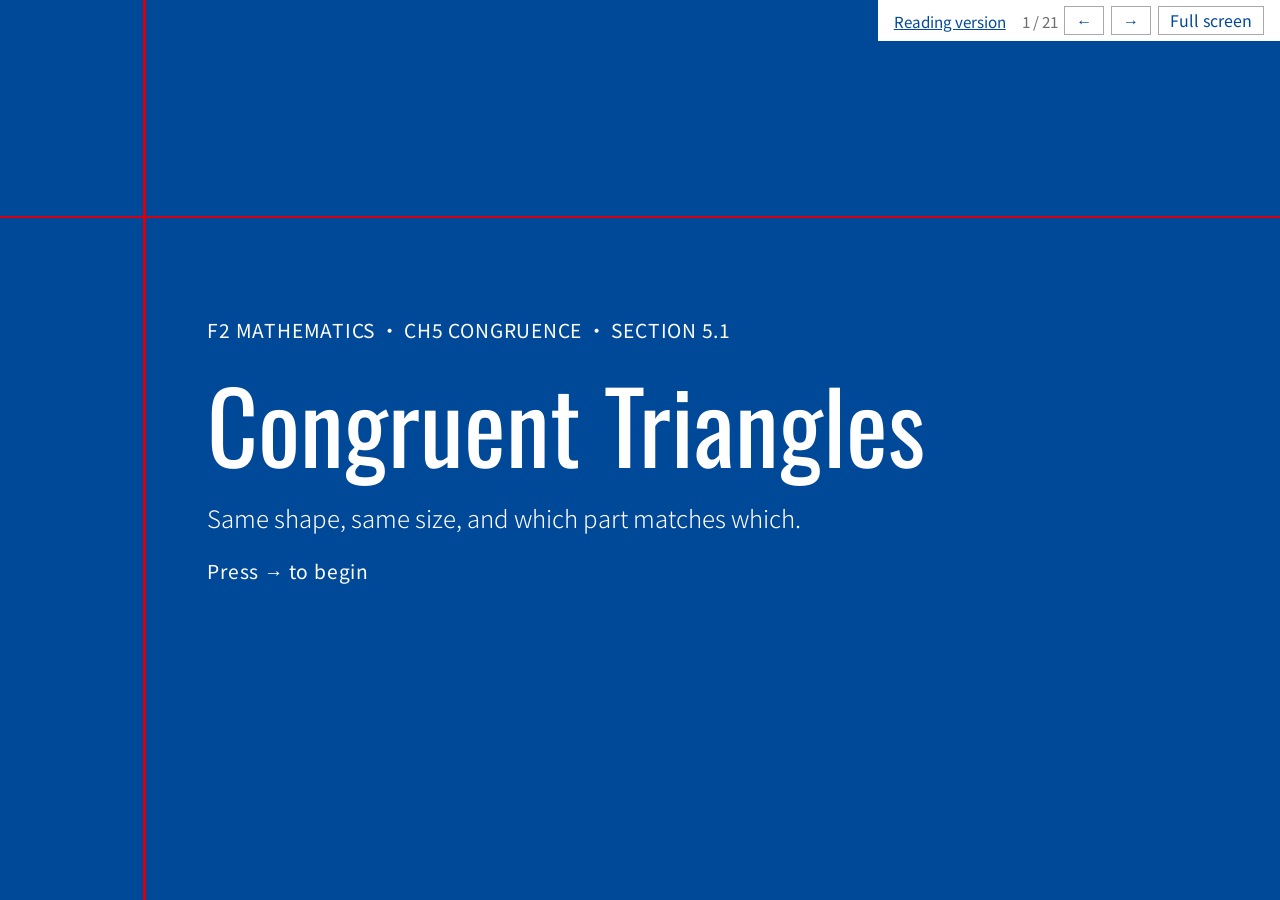
==== s51-live.html @ 0551d2b9 "Add 5.1 live lesson; match proof-line colours; fix 5.1 random labels - s51-live.html + live/: a full" ====
<!doctype html>
<html lang="en">
<head>
<meta charset="utf-8">
<meta name="viewport" content="width=device-width, initial-scale=1">
<title>5.1 Congruent Triangles Live</title>
<meta name="description" content="Live version of F2 Ch5 section 5.1, for teaching from the front of the room.">
<meta name="referrer" content="no-referrer">
<link rel="icon" href="favicon.svg" type="image/svg+xml">
<!-- everything is served from this site: no third-party requests -->
<link rel="stylesheet" href="css/fonts.css">
<link rel="stylesheet" href="vendor/katex/katex.min.css">
<link rel="stylesheet" href="live/live.css">
<style>
/* Styles for this lesson only. Shared styles live in live/live.css. */
:root {
  --gold: #b96e2b; --rule-grey: #808285; --blue-tint: #eef3fa; --blue-tint-2: #dbe6f4;
  /* corresponding-part colours, as on the reading site: lines and fills only, never text */
  --c1: var(--blue); --c2: var(--red); --c3: var(--gold);
  --font-body: var(--font-sans);
}
.katex { font-size: 1.08em; }
.nobr { white-space: nowrap; }
.foot .where { font-size: 1rem; font-weight: 400; color: var(--ink-muted); letter-spacing: .04em; white-space: nowrap; }

/* Figures drawn by the site's own figure engine (js/geom.js) */
.fig { display: block; width: 100%; height: auto; margin: 0 auto; max-width: none !important; }
.fig .seg { stroke: var(--ink); stroke-width: 1.6; fill: none; stroke-linecap: round; }
.fig .poly-fill { fill: none; }
.fig .lbl { font-family: "Times New Roman", Times, serif; font-style: italic; font-size: 15px; fill: var(--ink); text-anchor: middle; dominant-baseline: central; }
.fig .txt { font-family: var(--font-sans); font-weight: 400; font-size: 12px; fill: var(--ink); text-anchor: middle; dominant-baseline: central; }
.fig .txt.var { font-family: "Times New Roman", Times, serif; font-style: italic; font-size: 14px; }
.fig .mark { fill: none; stroke-width: 1.5; }
.fig .dot { fill: var(--ink); }
.fig .hl { opacity: .28; }
.fig .hl-line { stroke-width: 10; stroke-linecap: round; fill: none; }
.fig g.tri-g { transition: transform 1s var(--ease); }
.split-fig .lbl.own, .split-fig .lbl.joined { transition: opacity .4s; }
.split-fig .lbl.own { opacity: 0; }
.split-fig.apart .lbl.own { opacity: 1; transition-delay: .5s; }
.split-fig.apart .lbl.joined { opacity: 0; }
.figbox { min-width: 0; }
.figbox .fig { max-height: 58vh; }
.figbox.small .fig { max-height: 40vh; }
.layer { display: grid; }
.layer > * { grid-area: 1 / 1; }
.modes > [data-layer] { opacity: 0; transition: opacity .6s var(--ease); }
.modes[data-mode="0"] > [data-layer="0"], .modes[data-mode="1"] > [data-layer="1"],
.modes[data-mode="2"] > [data-layer="2"], .modes[data-mode="3"] > [data-layer="3"] { opacity: 1; }
.modes .fig .hl { opacity: .34; }
.modes .fig .hl-line { stroke-width: 9; }

/* Two columns: figure and words */
.pair { display: grid; grid-template-columns: minmax(0, 1fr) minmax(0, 1fr); gap: 3.5rem; align-items: center; }
.pair.wide-fig { grid-template-columns: minmax(0, 1.15fr) minmax(0, 1fr); }
.pair.wide-proof { grid-template-columns: minmax(0, .8fr) minmax(0, 1.2fr); }
.tight .proof-group { font-size: 1.25rem; }
.tight table.proof td { padding-top: .1rem; padding-bottom: .1rem; }
.tight .figbox .fig { max-height: 40vh; }
.tight .stack { gap: .8rem; }
#fit0Svg { max-height: 34vh; }
#fitSvg { max-height: 44vh; }
#orderSvg { max-height: 36vh; }
.q { font-size: 1.75rem; line-height: 1.4; margin: 0; }
.stack { display: flex; flex-direction: column; gap: 1.2rem; }
.rows .row:first-child { border-top: 0.07rem solid var(--frame); }

/* Proof lines (built by the site's proofTable, so the equals signs align as on the reading site) */
.proof-group { font-size: 1.45rem; }
table.proof { border-collapse: collapse; width: auto; font-size: inherit; font-variant-numeric: normal; }
table.proof td { padding: .2rem .5rem; border: 0; text-align: left; vertical-align: middle; }
table.proof td.s { white-space: nowrap; }
table.proof td.s-l { text-align: right; padding-right: 0; }
table.proof td.s-r { padding-left: .28em; }
table.proof td.r { border-left: 0.07rem solid var(--ink); font-size: 1.15rem; font-weight: 400; min-width: 10em; padding-left: .9rem; white-space: nowrap; }
table.proof tr.text td { padding-top: .7rem; font-weight: 400; }
table.proof tr[data-step] { transform: none; }
/* the current line: a light tint of its highlight colour (each is the pair colour at 20% on white) */
table.proof tr.now td { background: #ececed; }
table.proof tr.now[data-c="1"] td { background: #ccdaeb; }
table.proof tr.now[data-c="2"] td { background: #f7cccf; }
table.proof tr.now[data-c="3"] td { background: #f1e2d5; }

/* Answer blanks and option buttons */
.blank { display: inline-block; width: 4.2em; border-bottom: 0.1rem solid var(--ink); margin: 0 .2em; vertical-align: -0.2em; }
.fills { display: grid; grid-template-columns: repeat(3, auto); gap: .6rem 2.4rem; justify-content: start; font-size: 1.6rem; margin-top: .6rem; }
.btn .opt { font-family: var(--font-display); margin-right: .6rem; }
.choice.opts .btn { font-size: 1.4rem; padding: .4rem 1.1rem; }

/* Blue answer scenes */
.answers { display: grid; grid-template-columns: repeat(3, auto); gap: 1.1rem 4rem; justify-content: start; font-size: 2.6rem; }
.answers.two-col { grid-template-columns: repeat(2, auto); }
.blue .note { border-top-color: var(--white); }
.blue .rule { border-top: 0.14rem solid var(--red); padding-top: 1rem; }

/* Animated drawings */
.status { height: 1.6em; margin: .3rem 0 0; font-weight: 400; color: var(--blue); font-size: 1.5rem; }
#fitSvg text, #fit0Svg text { font-family: "Times New Roman", Times, serif; font-style: italic; font-size: 32px; text-anchor: middle; dominant-baseline: central; }
#orderSvg text { font-family: "Times New Roman", Times, serif; text-anchor: middle; }
#orderSvg .it { font-style: italic; }
.lines3 { display: grid; grid-template-columns: repeat(3, 1fr); gap: 2.5rem; }
.lines3 .cap { font-size: 1.6rem; color: var(--ink); text-align: center; margin-top: .4rem; }
.rules { display: flex; flex-direction: column; gap: 1.6rem; }
.rules .r1 { display: grid; grid-template-columns: 4rem 1fr; gap: 1.5rem; align-items: baseline; border-top: 0.07rem solid var(--frame); padding-top: 1rem; }
.rules .n { font-family: var(--font-display); font-size: 3rem; color: var(--blue); line-height: 1; }
.rules p { margin: 0; font-size: 2.1rem; line-height: 1.3; }
.rules .sub { font-size: 1.35rem; color: var(--ink-muted); margin-top: .3rem; }
</style>
</head>
<!-- data-reading links back to the reading version (the 5.1 page of the self-study site). -->
<body data-reading="index.html#/s/5.1">

<!-- 1 Title -->
<section class="scene blue title">
  <span class="cross-v"></span><span class="cross-h"></span>
  <div class="body">
    <p class="kicker in" style="--i:5">F2 MATHEMATICS · CH5 CONGRUENCE · SECTION 5.1</p>
    <h1 class="display huge in" style="--i:7">Congruent Triangles</h1>
    <p class="in" style="--i:9">Same shape, same size, and which part matches which.</p>
    <p class="kicker in" style="--i:14">Press → to begin</p>
  </div>
  <div class="foot bare"><h2></h2></div>
</section>

<!-- 2 Problem: which one fits? (prediction; the answer is on the next scene) -->
<section class="scene">
  <div class="body">
    <p class="in" style="--i:1">Three triangles. You may slide, turn or flip the blue ones, but not stretch them.</p>
    <div class="in" style="--i:2"><svg id="fit0Svg" viewBox="0 0 1000 440" role="img" aria-label="Triangle ABC in black, a larger triangle XYZ that is turned, and triangle PQR that is turned and flipped"></svg></div>
    <p class="display big blue-text" data-step="1">Which blue triangle can fit exactly on $\triangle ABC$?</p>
    <div class="btns choice" data-step="1"><button class="btn">$\triangle XYZ$</button><button class="btn">$\triangle PQR$</button><button class="btn">Both</button><button class="btn">Neither</button></div>
    <p class="note" data-step="2">The next screen tries both. Has everyone chosen?</p>
  </div>
  <div class="foot"><span class="where">F2 Ch5 Congruence</span><h2>5.1 | Do they fit?</h2></div>
</section>

<!-- 3 Reveal: the animation tries both -->
<section class="scene" data-enter="fit">
  <div class="body">
    <div class="in" style="--i:1"><svg id="fitSvg" viewBox="0 0 1000 440" role="img" aria-label="Triangle XYZ is moved onto ABC and is too big; triangle PQR is slid, turned and flipped and fits exactly"></svg></div>
    <div class="btns in" style="--i:2"><button class="btn" onclick="Live.replay('fit')">Play again</button><p class="status" id="fitStatus"></p></div>
    <p class="display big blue-text" data-step="1">$\triangle ABC \cong \triangle PQR$</p>
    <p data-step="1">$A \leftrightarrow P$, &nbsp;$B \leftrightarrow Q$, &nbsp;$C \leftrightarrow R$. Matching sides are drawn in the same colour.</p>
  </div>
  <div class="foot"><span class="where">F2 Ch5 Congruence</span><h2>5.1 | Do they fit?</h2></div>
</section>

<!-- 4 Statement: what congruent means -->
<section class="scene">
  <div class="body">
    <p class="display big blue-text narrow in" style="--i:1">Congruent means the same shape and the same size.</p>
    <p data-step="1">One figure can be slid, turned or flipped so that it fits <strong>exactly</strong> on the other.</p>
    <p data-step="2">We write $\cong$ and read it "is congruent to". Same shape but a different size is <strong>not</strong> congruent.</p>
  </div>
  <div class="foot"><span class="where">F2 Ch5 Congruence</span><h2>5.1 | Congruent</h2></div>
</section>

<!-- 5 Definition: three sides and three angles -->
<section class="scene">
  <div class="body">
    <div class="pair">
      <!-- One layer per step: plain, sides lit, angles lit, all marks. The step shown picks the layer. -->
      <div class="figbox layer modes in" style="--i:1" id="defFig" data-mode="0">
        <div data-layer="0"></div><div data-layer="1"></div><div data-layer="2"></div><div data-layer="3"></div>
      </div>
      <div class="stack">
        <p class="q in" style="--i:2">Two triangles are congruent if</p>
        <p class="q" data-step="1" data-mode-step="1">1. the three pairs of <strong>corresponding sides</strong> are equal, and</p>
        <p class="q" data-step="2" data-mode-step="2">2. the three pairs of <strong>corresponding angles</strong> are equal.</p>
        <p class="note" data-step="3" data-mode-step="3">Same marks show corresponding parts. If any one pair is not equal, the triangles are not congruent.</p>
      </div>
    </div>
  </div>
  <div class="foot"><span class="where">F2 Ch5 Congruence</span><h2>5.1 | Definition</h2></div>
</section>

<!-- 6 The order of the letters (animation) -->
<section class="scene" data-enter="order">
  <div class="body">
    <p class="in" style="--i:1">The order of the letters tells you which vertex matches which.</p>
    <div class="in" style="--i:2"><svg id="orderSvg" viewBox="0 0 1000 300" role="img" aria-label="The statement triangle ABC is congruent to triangle XYZ; the pairs A and X, B and Y, C and Z move out of it in turn"></svg></div>
    <div class="btns in" style="--i:3"><button class="btn" onclick="Live.replay('order')">Play again</button></div>
    <p data-step="1">1st letter ↔ 1st letter, 2nd ↔ 2nd, 3rd ↔ 3rd. These are <strong>corresponding vertices</strong>.</p>
    <p data-step="2">So $\triangle ABC \cong \triangle XZY$ is a different statement: there, $B \leftrightarrow Z$ and $C \leftrightarrow Y$.</p>
  </div>
  <div class="foot"><span class="where">F2 Ch5 Congruence</span><h2>5.1 | Reading the statement</h2></div>
</section>

<!-- 7 Properties and their reasons -->
<section class="scene">
  <div class="body">
    <p class="display big blue-text in" style="--i:1">If $\triangle ABC \cong \triangle XYZ$, then</p>
    <div class="row" data-step="1"><div class="who">Sides</div><div><p class="q">$AB = XY$, &nbsp;$BC = YZ$, &nbsp;$CA = ZX$</p><p class="muted">Reason: <strong>corr. sides, ≅ △s</strong></p></div></div>
    <div class="row" data-step="2"><div class="who">Angles</div><div><p class="q">$\angle BAC = \angle YXZ$, &nbsp;$\angle ABC = \angle XYZ$, &nbsp;$\angle BCA = \angle YZX$</p><p class="muted">Reason: <strong>corr. ∠s, ≅ △s</strong></p></div></div>
    <p class="note" data-step="3">Every line of working carries its reason, written exactly like this.</p>
  </div>
  <div class="foot"><span class="where">F2 Ch5 Congruence</span><h2>5.1 | Properties</h2></div>
</section>

<!-- 8 Full angle names: the question -->
<section class="scene">
  <div class="body">
    <div class="pair">
      <div class="figbox in" style="--i:1" id="nameFig"></div>
      <div class="stack">
        <p class="display big blue-text in" style="--i:2">Which angle is $\angle B$?</p>
        <p class="in" style="--i:3">Point to it on the screen.</p>
      </div>
    </div>
  </div>
  <div class="foot"><span class="where">F2 Ch5 Congruence</span><h2>5.1 | Full angle names</h2></div>
</section>

<!-- 9 Full angle names: the answer -->
<section class="scene">
  <div class="body">
    <p class="in" style="--i:1">Three angles meet at $B$, so "$\angle B$" could be any of them.</p>
    <div class="lines3">
      <div class="in" style="--i:2"><div class="figbox small" id="nameFig1"></div><p class="cap">$\angle ABD$</p></div>
      <div class="in" style="--i:3"><div class="figbox small" id="nameFig2"></div><p class="cap">$\angle DBC$</p></div>
      <div class="in" style="--i:4"><div class="figbox small" id="nameFig3"></div><p class="cap">$\angle ABC$</p></div>
    </div>
    <p class="display big blue-text" data-step="1">Always use three letters, vertex in the middle.</p>
  </div>
  <div class="foot"><span class="where">F2 Ch5 Congruence</span><h2>5.1 | Full angle names</h2></div>
</section>

<!-- 10 Work: quick check, letters only -->
<section class="scene">
  <div class="body rows">
    <div class="row in" style="--i:1"><div><div class="who">Alone</div><button class="timer" data-sec="180"></button></div>
      <div><p class="q">$\triangle DEF \cong \triangle QRP$. Complete:</p>
      <div class="fills"><span>$DE = $<span class="blank"></span></span><span>$EF = $<span class="blank"></span></span><span>$DF = $<span class="blank"></span></span><span>$\angle DEF = $<span class="blank"></span></span><span>$\angle EFD = $<span class="blank"></span></span></div></div>
    </div>
    <div class="row" data-step="1"><div><div class="who">Choose</div></div>
      <div><p class="q">If $\triangle KLM \cong \triangle STR$, which may <strong>not</strong> be true?</p>
      <div class="btns choice opts" style="margin-top:.7rem"><button class="btn"><span class="opt">A</span>$KM = SR$</button><button class="btn"><span class="opt">B</span>$LM = TR$</button><button class="btn"><span class="opt">C</span>$\angle LKM = \angle TSR$</button><button class="btn"><span class="opt">D</span>$\angle KML = \angle RST$</button></div></div>
    </div>
    <p class="note" data-step="2">The next screen shows the answers. Is every blank filled and a letter chosen?</p>
  </div>
  <div class="foot"><span class="where">F2 Ch5 Congruence</span><h2>5.1 | Quick check</h2></div>
</section>

<!-- 11 Reveal: quick check answers -->
<section class="scene blue">
  <div class="body">
    <p class="kicker in" style="--i:1">$D \leftrightarrow Q$, &nbsp;$E \leftrightarrow R$, &nbsp;$F \leftrightarrow P$</p>
    <div class="answers">
      <span class="in" style="--i:2">$DE = QR$</span><span class="in" style="--i:3">$EF = RP$</span><span class="in" style="--i:4">$DF = QP$</span>
      <span class="in" style="--i:5">$\angle DEF = \angle QRP$</span><span class="in" style="--i:6">$\angle EFD = \angle RPQ$</span>
    </div>
    <div class="rule" data-step="1">
      <p class="display big">The answer is D.</p>
      <p>$K \leftrightarrow S$, $L \leftrightarrow T$, $M \leftrightarrow R$. The vertex of $\angle KML$ is $M$, which matches $R$, so $\angle KML = \angle SRT$.</p>
    </div>
  </div>
  <div class="foot"><h2>5.1 | Quick check answers</h2></div>
</section>

<!-- 12 Worked example, done together -->
<section class="scene" id="ex1">
  <div class="body">
    <div class="pair wide-fig">
      <div class="stack">
        <p class="q in" style="--i:1">$\triangle PQR \cong \triangle XYZ$. Find $x$, $y$ and $z$.</p>
        <div class="figbox in" style="--i:2" id="ex1Fig"></div>
      </div>
      <div class="in" style="--i:3" id="ex1Proof"></div>
    </div>
  </div>
  <div class="foot"><span class="where">F2 Ch5 Congruence</span><h2>5.1 | Together</h2></div>
</section>

<!-- 13 Example: a turned triangle (students try) -->
<section class="scene">
  <div class="body">
    <div class="pair wide-fig">
      <div class="figbox in" style="--i:1" id="ex2FigQ"></div>
      <div class="stack">
        <p class="q in" style="--i:2">$\triangle ABC \cong \triangle PRQ$. Find $x$ and $y$.</p>
        <div class="row in" style="--i:3"><div><div class="who">Alone</div><button class="timer" data-sec="120"></button></div><p>Write each line with its reason.</p></div>
        <p data-step="1"><strong>Hint.</strong> The copy is turned. Do not match by position in the picture: read the letters of the statement.</p>
        <p class="note" data-step="2">The next screen shows the solution. Are both answers written down?</p>
      </div>
    </div>
  </div>
  <div class="foot"><span class="where">F2 Ch5 Congruence</span><h2>5.1 | Turned figures</h2></div>
</section>

<!-- 14 Solution: the turned triangle -->
<section class="scene">
  <div class="body">
    <div class="pair wide-fig">
      <div class="figbox in" style="--i:1" id="ex2Fig"></div>
      <div class="stack">
        <p class="kicker in" style="--i:2">$A \leftrightarrow P$, &nbsp;$B \leftrightarrow R$, &nbsp;$C \leftrightarrow Q$</p>
        <div id="ex2Proof"></div>
      </div>
    </div>
  </div>
  <div class="foot"><span class="where">F2 Ch5 Congruence</span><h2>5.1 | Turned figures: solution</h2></div>
</section>

<!-- 15 Team task: flipped, with an unmarked angle -->
<section class="scene">
  <div class="body">
    <div class="pair wide-fig">
      <div class="stack">
        <p class="q in" style="--i:1">$\triangle ABC \cong \triangle DFE$. Find $x$, $y$ and $z$.</p>
        <div class="figbox in" style="--i:2" id="t1FigQ"></div>
      </div>
      <div class="rows">
        <div class="row in" style="--i:3"><div><div class="who">Alone</div><button class="timer" data-sec="120"></button></div><p>Find $x$, $y$ and $z$, with reasons.</p></div>
        <div class="row" data-step="1"><div><div class="who">Team</div><button class="timer" data-sec="180"></button></div><p>Compare. Agree on one answer for each.</p></div>
        <div class="row" data-step="2"><div><div class="who">Commit</div></div>
          <div><p>Our $x$ is</p><div class="btns choice" style="margin-top:.6rem"><button class="btn">$45^\circ$</button><button class="btn">$53^\circ$</button><button class="btn">$82^\circ$</button><button class="btn">something else</button></div></div></div>
        <p class="note" data-step="3">The next screen shows the solution. Has every team committed?</p>
      </div>
    </div>
  </div>
  <div class="foot"><span class="where">F2 Ch5 Congruence</span><h2>5.1 | Team task</h2></div>
</section>

<!-- 16 Solution: team task -->
<section class="scene">
  <div class="body tight">
    <div class="pair wide-fig">
      <div class="figbox in" style="--i:1" id="t1Fig"></div>
      <div class="stack">
        <p class="kicker in" style="--i:2">$A \leftrightarrow D$, &nbsp;$B \leftrightarrow F$, &nbsp;$C \leftrightarrow E$</p>
        <div id="t1Proof"></div>
        <p class="note" data-step="10">The trap: $x \ne 53^\circ$. $x$ is at $F$, which matches $B$, and $\angle ABC$ is not marked. Find it first with the angle sum.</p>
      </div>
    </div>
  </div>
  <div class="foot"><span class="where">F2 Ch5 Congruence</span><h2>5.1 | Team task: solution</h2></div>
</section>

<!-- 17 Harder: split the figure (pairs) -->
<section class="scene" id="ex3">
  <div class="body">
    <div class="pair wide-fig">
      <div class="figbox in" style="--i:1" id="ex3Split"></div>
      <div class="stack">
        <p class="q in" style="--i:2">$AED$ and $BEC$ are straight lines, $\angle ABE = 90^\circ$ and $\triangle ABE \cong \triangle DCE$. Find</p>
        <p class="q in" style="--i:3">(a) $\angle AEB$, &nbsp;&nbsp;(b) $AD$.</p>
        <div class="row in" style="--i:4"><div><div class="who">Pairs</div><button class="timer" data-sec="240"></button></div><p>Work it out together, every line with a reason.</p></div>
        <p data-step="1" id="ex3Hint"><strong>Hint.</strong> Split the figure into $\triangle ABE$ and $\triangle DCE$.</p>
        <p class="note" data-step="2">The next screen shows the solution to (a). Are both parts written down?</p>
      </div>
    </div>
  </div>
  <div class="foot"><span class="where">F2 Ch5 Congruence</span><h2>5.1 | Harder</h2></div>
</section>

<!-- 18 Solution (a) -->
<section class="scene">
  <div class="body">
    <div class="pair wide-proof">
      <div class="figbox in" style="--i:1" id="ex3FigA"></div>
      <div id="ex3ProofA"></div>
    </div>
  </div>
  <div class="foot"><span class="where">F2 Ch5 Congruence</span><h2>5.1 | Harder: solution (a)</h2></div>
</section>

<!-- 19 Solution (b) -->
<section class="scene">
  <div class="body">
    <div class="pair wide-proof">
      <div class="figbox in" style="--i:1" id="ex3FigB"></div>
      <div id="ex3ProofB"></div>
    </div>
  </div>
  <div class="foot"><span class="where">F2 Ch5 Congruence</span><h2>5.1 | Harder: solution (b)</h2></div>
</section>

<!-- 20 Summary -->
<section class="scene">
  <div class="body">
    <div class="rules">
      <div class="r1 in" style="--i:1"><span class="n">1</span><div><p>Read the letters, not the picture.</p><p class="sub">$\triangle ABC \cong \triangle PRQ$: 1st ↔ 1st, 2nd ↔ 2nd, 3rd ↔ 3rd, however the copy is turned or flipped.</p></div></div>
      <div class="r1" data-step="1"><span class="n">2</span><div><p>Name every angle with three letters.</p><p class="sub">$\angle ABC$, never $\angle B$.</p></div></div>
      <div class="r1" data-step="2"><span class="n">3</span><div><p>Give every line its reason.</p><p class="sub"><strong>corr. sides, ≅ △s</strong> &nbsp;·&nbsp; <strong>corr. ∠s, ≅ △s</strong> &nbsp;·&nbsp; <strong>∠ sum of △</strong> for an angle that is not marked.</p></div></div>
    </div>
  </div>
  <div class="foot"><span class="where">F2 Ch5 Congruence</span><h2>5.1 | Today</h2></div>
</section>

<!-- 21 After class -->
<section class="scene blue">
  <div class="body">
    <p class="display huge in" style="--i:1">After class</p>
    <p class="in" style="--i:2">On the self-study site, section 5.1: <strong>Practice</strong> (8 questions, one with new numbers each time) and <strong>Traps</strong>.</p>
    <p class="in" style="--i:3">Then the <strong>Correspondence Game</strong>, levels L0 to L2, and the Speed Round.</p>
    <p class="kicker in" style="--i:5">NEXT: 5.2 CONDITIONS FOR CONGRUENT TRIANGLES</p>
  </div>
  <div class="foot"><h2>5.1 | Practise</h2></div>
</section>

<script src="vendor/katex/katex.min.js"></script>
<script src="js/core.js"></script>
<script src="js/geom.js"></script>
<script src="js/check.js"></script>
<script src="js/question.js"></script>
<script src="live/live.js"></script>
<script>
'use strict';
/* ---------- 1. Maths: render every $...$ before anything is built or bound ---------- */
// Punctuation straight after maths is kept with it, so a line never starts with a lone "." or "?".
document.querySelectorAll('.scene').forEach(s => {
  s.innerHTML = TEX.render(s.innerHTML.replace(/(\$[^$]+\$)([.,;:?!])/g, '<span class="nobr">$1$2</span>'));
});

/* ---------- 2. Helpers ---------- */
const $ = id => document.getElementById(id);
const C = n => 'var(--c' + n + ')';
// Call fn(shown) now and whenever el gains or loses the "shown" class (a step press, or back).
function onShown(el, fn) {
  fn(el.classList.contains('shown'));
  new MutationObserver(() => fn(el.classList.contains('shown'))).observe(el, { attributes: true, attributeFilter: ['class'] });
}
function figInto(id, spec, hl) {
  const f = G.draw(spec);
  if (hl) f.highlight(hl);
  $(id).append(f.svg);
  return f;
}
// [['PQR','XYZ',1]] -> [['PQR',1],['XYZ',1]]
function hlList(hl) {
  const out = [];
  (hl || []).forEach(h => { const n = typeof h[h.length - 1] === 'number' ? h[h.length - 1] : 1; h.forEach(p => { if (typeof p === 'string') out.push([p, n]); }); });
  return out;
}
/* A worked solution: proof lines appear one per press; the figure highlights the parts of the
   latest line that names some. firstStep lets fixed lines show from the start (0). */
function solution(figId, proofId, spec, steps, firstStep) {
  const fig = figInto(figId, spec);
  const { table, trs } = QR.proofTable(steps, {}, [], { returnRows: true });
  $(proofId).append(table);
  let n = 0;
  trs.forEach((tr, i) => {
    if (steps[i].fixed) return;
    n++;
    tr.dataset.step = n;
  });
  // Only act when the latest highlighted line changes: marking a row "now" is itself a class
  // change the observer sees, so an unconditional update would call itself for ever.
  let current = null;
  const update = () => {
    let last = -1;
    trs.forEach((tr, i) => { if (steps[i].hl && (steps[i].fixed || tr.classList.contains('shown'))) last = i; });
    if (last === current) return;
    if (current !== null && current >= 0) trs[current].classList.remove('now');
    current = last;
    fig.clearHL();
    // The current line's band takes the colour of the parts it lights (blue, red or gold pair),
    // so the line and the figure match. A line that lights parts in several colours gets a grey band.
    if (last >= 0) {
      const list = hlList(steps[last].hl), cols = [...new Set(list.map(([, n]) => n))];
      fig.highlight(list);
      trs[last].dataset.c = cols.length === 1 ? cols[0] : 'mix';
      trs[last].classList.add('now');
    }
  };
  trs.forEach(tr => { if (tr.dataset.step) new MutationObserver(update).observe(tr, { attributes: true, attributeFilter: ['class'] }); });
  update();
  return fig;
}
// The figure pulled apart into its triangles; returns a function that sets apart (true) or together.
function splitFig(id, spec, tris, gap) {
  const w = spec.w || 320, h = spec.h || 200, pad = 50;
  const pts = G.resolve(spec);
  const svg = G.mk('svg', { viewBox: `${-pad} ${-pad / 2} ${w + 2 * pad} ${h + pad}`, class: 'fig', role: 'img', 'aria-label': 'The figure, which the hint pulls apart into its two triangles' });
  const allC = G.centroid(Object.values(pts));
  const inTri = (t, k) => [...k].every(L => t.includes(L));
  const filt = (obj, t) => { const o = {}; for (const k in obj || {}) if (inTri(t, k)) o[k] = obj[k]; return o; };
  const groups = tris.map((t, i) => {
    const sub = { w, h, polys: [t], ticks: filt(spec.ticks, t), arcs: filt(spec.arcs, t), rights: (spec.rights || []).filter(k => inTri(t, k)), st: filt(spec.st, t), at: filt(spec.at, t) };
    const tp = {}; [...t].forEach(L => { tp[L] = pts[L]; });
    const g = G.mk('g', { class: 'tri-g' }, svg);
    const f = G.draw(sub, { pts: tp });
    [...f.svg.childNodes].forEach(c => g.appendChild(c));
    let d = G.V.sub(G.centroid([...t].map(L => pts[L])), allC);
    if (G.V.len(d) < 6) d = i === 0 ? [-1, 0] : [1, 0];
    return { g, off: G.V.mul(G.V.unit(d), gap || 46) };
  });
  // A vertex both triangles share (E here) gets a label from each triangle. Together, that would
  // show it twice, so show the whole figure's single label then, and each triangle's own when apart.
  const shared = Object.keys(pts).filter(L => tris.filter(t => t.includes(L)).length > 1);
  groups.forEach(({ g }) => g.querySelectorAll('text.lbl').forEach(t => { if (shared.includes(t.textContent)) t.classList.add('own'); }));
  const whole = G.draw(spec);
  whole.svg.querySelectorAll('text.lbl').forEach(t => { if (shared.includes(t.textContent)) { t.classList.add('joined'); svg.appendChild(t); } });
  svg.classList.add('split-fig');
  $(id).append(svg);
  return apart => {
    svg.classList.toggle('apart', !!apart);
    groups.forEach(({ g, off }) => { g.style.transform = apart ? `translate(${off[0].toFixed(1)}px, ${off[1].toFixed(1)}px)` : 'none'; });
  };
}

/* ---------- 3. Figures (the same figures as the reading version, data/s51.js) ---------- */
const DEF = { w: 340, h: 180, pts: { A: [60, 30], B: [20, 150], C: [150, 150], X: [230, 30], Y: [190, 150], Z: [320, 150] }, polys: ['ABC', 'XYZ'] };
(function () {
  const ticks = { AB: 1, XY: 1, BC: 2, YZ: 2, CA: 3, ZX: 3 }, arcs = { CAB: 1, ZXY: 1, ABC: 2, XYZ: 2, BCA: 3, YZX: 3 };
  const box = $('defFig'), layers = box.querySelectorAll('[data-layer]');
  const layer = (i, spec, hl) => { const f = G.draw(Object.assign({}, DEF, spec)); if (hl) f.highlight(hl); layers[i].append(f.svg); };
  layer(0, {});
  // step 1: the three pairs of sides lit in their pair colours, with their equal-side marks
  layer(1, { ticks }, Object.keys(ticks).map(k => [k, ticks[k]]));
  // step 2: the three pairs of angles lit, with their arcs (side marks stay, unlit)
  layer(2, { ticks, arcs }, Object.keys(arcs).map(k => [k, arcs[k]]));
  // step 3: all the marks, nothing lit
  layer(3, { ticks, arcs });
  const steps = [...document.querySelectorAll('[data-mode-step]')];
  const update = () => {
    let m = 0;
    steps.forEach(p => { if (p.classList.contains('shown')) m = Math.max(m, +p.dataset.modeStep); });
    if (box.dataset.mode !== String(m)) box.dataset.mode = m;
  };
  steps.forEach(p => new MutationObserver(update).observe(p, { attributes: true, attributeFilter: ['class'] }));
  update();
})();

const NAME = { w: 320, h: 200, pts: { A: [120, 22], B: [24, 180], C: [296, 180] }, along: { D: ['A', 'C', 0.42] }, polys: ['ABC'], lines: ['BD'] };
figInto('nameFig', NAME);
figInto('nameFig1', Object.assign({ arcs: { ABD: 1 } }, NAME), [['ABD', 1]]);
figInto('nameFig2', Object.assign({ arcs: { DBC: 1 } }, NAME), [['DBC', 1]]);
figInto('nameFig3', Object.assign({ arcs: { ABC: 1 } }, NAME), [['ABC', 1]]);

solution('ex1Fig', 'ex1Proof',
  { w: 340, h: 165, pts: { P: [70, 25], Q: [20, 140], R: [150, 140], X: [240, 25], Y: [190, 140], Z: [320, 140] }, polys: ['PQR', 'XYZ'], at: { PQR: 'x', PRQ: 'y', XYZ: '66°', XZY: '55°' }, st: { QR: '8 cm', YZ: 'z cm' } },
  [
    { s: '∵ △PQR ≅ △XYZ' },
    { s: '∴ ∠PQR = ∠XYZ', r: 'corr. ∠s, ≅ △s', hl: [['PQR', 'XYZ', 1]] },
    { s: 'x = \\underline{\\underline{66°}}' },
    { s: '∠PRQ = ∠XZY', r: 'corr. ∠s, ≅ △s', hl: [['PRQ', 'XZY', 2]] },
    { s: 'y = \\underline{\\underline{55°}}' },
    { s: 'YZ = QR', r: 'corr. sides, ≅ △s', hl: [['QR', 'YZ', 3]] },
    { s: 'z = \\underline{\\underline{8}}' },
  ]);

const EX2 = { w: 340, h: 200, pts: { A: [20, 150], B: [160, 150], C: [55, 70] }, derive: [{ src: 'ABC', dst: 'PRQ', rot: 100, at: [262, 100] }], polys: ['ABC', 'PRQ'], at: { BAC: '66°', ABC: '37°', QPR: 'y' }, st: { AB: '5 cm', BC: '4.7 cm', PR: 'x cm' } };
figInto('ex2FigQ', EX2);
solution('ex2Fig', 'ex2Proof', EX2, [
  { s: '∵ △ABC ≅ △PRQ' },
  { s: '∴ PR = AB', r: 'corr. sides, ≅ △s', hl: [['AB', 'PR', 1]] },
  { s: 'x = \\underline{\\underline{5}}' },
  { s: '∠QPR = ∠CAB', r: 'corr. ∠s, ≅ △s', hl: [['CAB', 'QPR', 2]] },
  { s: 'y = \\underline{\\underline{66°}}' },
]);

const T1 = { w: 340, h: 200, pts: { A: [20, 40], B: [40, 150], C: [160, 110] }, derive: [{ src: 'ABC', dst: 'DFE', flip: true, rot: 30, at: [262, 100] }], polys: ['ABC', 'DFE'], at: { BAC: '53°', ACB: '45°', DFE: 'x', DEF: 'y' }, st: { AC: '7.8 cm', BC: '6.3 cm', FE: 'z cm' } };
figInto('t1FigQ', T1);
solution('t1Fig', 't1Proof', T1, [
  { t: 'In $\\triangle ABC$,' },
  { s: '∠ABC = 180° − 53° − 45°', r: '∠ sum of △', hl: [['ABC', 1]] },
  { s: '= 82°' },
  { s: '∠DFE = ∠ABC', r: 'corr. ∠s, ≅ △s', hl: [['ABC', 'DFE', 1]] },
  { s: 'x = \\underline{\\underline{82°}}' },
  { s: '∠DEF = ∠ACB', r: 'corr. ∠s, ≅ △s', hl: [['ACB', 'DEF', 2]] },
  { s: 'y = \\underline{\\underline{45°}}' },
  { s: 'FE = BC', r: 'corr. sides, ≅ △s', hl: [['BC', 'FE', 3]] },
  { s: 'z = \\underline{\\underline{6.3}}' },
]);

const EX3 = { w: 340, h: 190, pts: { A: [34.5, 66.6], B: [100, 150], E: [170, 95], D: [305.5, 123.4], C: [240, 40] }, polys: ['ABE', 'DCE'], rights: ['ABE'], at: { EDC: '40°' }, st: { AE: '5 cm' } };
const setApart = splitFig('ex3Split', EX3, ['ABE', 'DCE']);
onShown($('ex3Hint'), setApart);
solution('ex3FigA', 'ex3ProofA', EX3, [
  { t: '(a)', fixed: true },
  { s: '∵ △ABE ≅ △DCE' },
  { s: '∴ ∠BAE = ∠CDE', r: 'corr. ∠s, ≅ △s', hl: [['BAE', 'CDE', 1]] },
  { s: '= 40°' },
  { t: 'In $\\triangle ABE$,' },
  { s: '∠AEB + ∠BAE + ∠ABE = 180°', r: '∠ sum of △', hl: [['AEB', 2], ['BAE', 1], ['ABE', 3]] },
  { s: '∠AEB + 40° + 90° = 180°' },
  { s: '∠AEB = \\underline{\\underline{50°}}' },
]);
solution('ex3FigB', 'ex3ProofB', EX3, [
  { t: '(b)', fixed: true },
  { s: 'DE = AE', r: 'corr. sides, ≅ △s', hl: [['AE', 'DE', 2]] },
  { s: '= 5 cm' },
  { s: 'AD = AE + DE', hl: [['AE', 1], ['DE', 2]] },
  { s: '= (5 + 5) cm' },
  { s: '= \\underline{\\underline{10 cm}}' },
]);

/* ---------- 4. Animation: which triangle fits? ---------- */
(function () {
  const V = G.V, NS = 'http://www.w3.org/2000/svg';
  // ABC from its angles (48°, 72°, 60°), so the drawing is a true triangle; BC = 190 units.
  const unit = G.triFromAngles(48, 72, 60).map(p => V.mul(p, 190));
  const c0 = G.centroid(unit), base = unit.map(p => V.sub(p, c0));
  const FIX = [190, 228];
  const START = { xyz: { pos: [505, 222], ang: -18, k: 1, s: 1.2 }, pqr: { pos: [820, 214], ang: 145, k: -1, s: 1 } };
  const world = st => base.map(v => V.add(st.pos, V.rot([v[0] * st.k * st.s, v[1] * st.s], st.ang)));
  const pts = arr => arr.map(p => p[0].toFixed(1) + ',' + p[1].toFixed(1)).join(' ');

  function build(svg) {
    const g = { svg };
    g.fixed = Live.svg('polygon', { points: pts(world({ pos: FIX, ang: 0, k: 1, s: 1 })), fill: 'none', stroke: 'var(--ink)', 'stroke-width': 3, 'stroke-linejoin': 'round' });
    svg.appendChild(g.fixed);
    // side i joins vertex i and i+1: AB colour 1, BC colour 2, CA colour 3, as in the definition figure
    const fw = world({ pos: FIX, ang: 0, k: 1, s: 1 });
    g.sides = [0, 1, 2].map(i => {
      const a = fw[i], b = fw[(i + 1) % 3];
      const l = Live.svg('line', { x1: a[0], y1: a[1], x2: b[0], y2: b[1], stroke: C(i + 1), 'stroke-width': 7, 'stroke-linecap': 'round', opacity: 0 });
      svg.appendChild(l);
      return l;
    });
    g.fixLabels = 'ABC'.split('').map(L => { const t = Live.svg('text', {}, L); svg.appendChild(t); return t; });
    g.tris = {};
    [['xyz', 'XYZ'], ['pqr', 'PQR']].forEach(([key, letters]) => {
      const grp = Live.svg('g', {});
      const poly = Live.svg('polygon', { fill: 'var(--blue)', 'fill-opacity': .14, stroke: 'var(--blue)', 'stroke-width': 3, 'stroke-linejoin': 'round' });
      grp.appendChild(poly);
      const labels = letters.split('').map(L => { const t = Live.svg('text', { style: 'fill:' + Live.color.blue }, L); grp.appendChild(t); return t; });
      svg.appendChild(grp);
      g.tris[key] = { grp, poly, labels };
    });
    return g;
  }
  function placeLabels(texts, wp, d) {
    const c = G.centroid(wp);
    texts.forEach((t, i) => {
      const p = V.add(wp[i], V.mul(V.unit(V.sub(wp[i], c)), d));
      t.setAttribute('x', p[0].toFixed(1)); t.setAttribute('y', p[1].toFixed(1));
    });
  }
  function place(g, key, st) {
    const T = g.tris[key], wp = world(st);
    T.poly.setAttribute('points', pts(wp));
    placeLabels(T.labels, wp, 22);
  }
  function fixLabels(g, d) { placeLabels(g.fixLabels, world({ pos: FIX, ang: 0, k: 1, s: 1 }), d); }
  function reset(g) {
    place(g, 'xyz', START.xyz); place(g, 'pqr', START.pqr);
    g.tris.xyz.grp.setAttribute('opacity', 1);
    g.sides.forEach(l => l.setAttribute('opacity', 0));
    g.tris.pqr.poly.setAttribute('stroke', 'var(--blue)');
    fixLabels(g, 22);
  }
  const lerp = (a, b, p) => a + (b - a) * p;
  const mix = (A, B, p) => ({ pos: [lerp(A.pos[0], B.pos[0], p), lerp(A.pos[1], B.pos[1], p)], ang: lerp(A.ang, B.ang, p), k: lerp(A.k, B.k, p), s: lerp(A.s, B.s, p) });

  reset(build($('fit0Svg')));
  const g = build($('fitSvg')), status = $('fitStatus');
  reset(g);

  Live.onEnter('fit', async alive => {
    reset(g); status.textContent = '';
    const say = t => { if (alive()) status.textContent = t; };
    const move = (key, A, B, ms) => Live.tween(ms, p => place(g, key, mix(A, B, Live.ease(p))), alive);
    await Live.wait(900, alive); if (!alive()) return;
    // XYZ: slide and turn onto ABC. It is the same shape but bigger, so it cannot fit.
    const xyzOn = { pos: FIX, ang: 0, k: 1, s: START.xyz.s };
    say('Try △XYZ: slide it and turn it.');
    await move('xyz', START.xyz, xyzOn, 2000); if (!alive()) return;
    say('Too big: the same shape, but not the same size.');
    await Live.wait(1900, alive); if (!alive()) return;
    await move('xyz', xyzOn, START.xyz, 1200); if (!alive()) return;
    g.tris.xyz.grp.setAttribute('opacity', .3);
    // PQR: slide, turn, flip.
    const s1 = { pos: FIX, ang: START.pqr.ang, k: -1, s: 1 }, s2 = { pos: FIX, ang: 0, k: -1, s: 1 }, s3 = { pos: FIX, ang: 0, k: 1, s: 1 };
    say('Try △PQR: slide it…');
    await move('pqr', START.pqr, s1, 1700); if (!alive()) return;
    say('…turn it…');
    await move('pqr', s1, s2, 1500); if (!alive()) return;
    say('…and flip it.');
    await move('pqr', s2, s3, 1300); if (!alive()) return;
    // It fits: move ABC's letters out so both names show, and colour the matching sides.
    g.tris.pqr.poly.setAttribute('stroke', 'none');
    say('It fits exactly.');
    await Live.tween(700, p => {
      const e = Live.ease(p);
      fixLabels(g, 22 + 36 * e);
      g.sides.forEach(l => l.setAttribute('opacity', e));
    }, alive);
  });
})();

/* ---------- 5. Animation: the order of the letters ---------- */
(function () {
  const svg = $('orderSvg');
  const Y0 = 100, Y1 = 250;
  const slots = { '△1': 182, A: 254, B: 322, C: 390, '≅': 500, '△2': 610, X: 682, Y: 750, Z: 818 };
  Object.keys(slots).forEach(k => {
    const ch = k[0], letter = /[A-Z]/.test(ch);
    svg.appendChild(Live.svg('text', { x: slots[k], y: Y0, 'font-size': letter ? 92 : 80, class: letter ? 'it' : '' }, ch));
  });
  const pairs = [['A', 'X'], ['B', 'Y'], ['C', 'Z']], dest = [240, 500, 760];
  const parts = pairs.map(([l, r], i) => {
    const bars = [l, r].map(L => Live.svg('line', { x1: slots[L] - 26, x2: slots[L] + 26, y1: Y0 + 30, y2: Y0 + 30, stroke: C(i + 1), 'stroke-width': 6 }));
    bars.forEach(b => svg.appendChild(b));
    const movers = [l, r].map(L => {
      const grp = Live.svg('g', {});
      grp.appendChild(Live.svg('text', { x: 0, y: 0, 'font-size': 92, class: 'it' }, L));
      svg.appendChild(grp);
      return grp;
    });
    const arrow = Live.svg('text', { x: dest[i], y: Y1, 'font-size': 56, style: 'fill:' + Live.color.muted }, '↔');
    svg.appendChild(arrow);
    const under = Live.svg('line', { x1: dest[i] - 100, x2: dest[i] + 100, y1: Y1 + 24, y2: Y1 + 24, stroke: C(i + 1), 'stroke-width': 6 });
    svg.appendChild(under);
    return { l, r, i, bars, movers, arrow, under };
  });
  const at = (grp, x, y, s) => grp.setAttribute('transform', `translate(${x.toFixed(1)} ${y.toFixed(1)}) scale(${s.toFixed(3)})`);
  function reset() {
    parts.forEach(P => {
      at(P.movers[0], slots[P.l], Y0, 1); at(P.movers[1], slots[P.r], Y0, 1);
      P.movers.forEach(m => m.setAttribute('opacity', 0));
      P.bars.forEach(b => b.setAttribute('opacity', 0));
      P.arrow.setAttribute('opacity', 0); P.under.setAttribute('opacity', 0);
    });
  }
  reset();
  Live.onEnter('order', async alive => {
    reset();
    await Live.wait(1100, alive);
    for (const P of parts) {
      if (!alive()) return;
      P.movers.forEach(m => m.setAttribute('opacity', 1));
      await Live.tween(400, p => P.bars.forEach(b => b.setAttribute('opacity', p)), alive); if (!alive()) return;
      const xL = slots[P.l], xR = slots[P.r], tL = dest[P.i] - 62, tR = dest[P.i] + 62;
      await Live.tween(1300, p => {
        const e = Live.ease(p), y = Y0 + (Y1 - Y0) * e, s = 1 - 0.3 * e;
        at(P.movers[0], xL + (tL - xL) * e, y, s); at(P.movers[1], xR + (tR - xR) * e, y, s);
      }, alive); if (!alive()) return;
      await Live.tween(400, p => { P.arrow.setAttribute('opacity', p); P.under.setAttribute('opacity', p); }, alive);
      await Live.wait(500, alive);
    }
  });
})();
</script>
</body>
</html>
---- css/fonts.css ----
/* Self-hosted fonts (Latin subset, variable weight) — no requests to Google.
   Oswald and Noto Sans HK are © their authors, licensed under the SIL Open Font License 1.1
   (see vendor/fonts/OFL-*.txt). Symbols outside the Latin range (∠ △ ≅ …) fall back to system fonts. */
@font-face {
  font-family: 'Oswald';
  font-style: normal;
  font-weight: 200 700;
  font-display: swap;
  src: url(../vendor/fonts/Oswald-latin.woff2) format('woff2');
  unicode-range: U+0000-00FF, U+0131, U+0152-0153, U+02BB-02BC, U+02C6, U+02DA, U+02DC, U+0304, U+0308, U+0329, U+2000-206F, U+20AC, U+2122, U+2191, U+2193, U+2212, U+2215, U+FEFF, U+FFFD;
}
@font-face {
  font-family: 'Noto Sans HK';
  font-style: normal;
  font-weight: 100 900;
  font-display: swap;
  src: url(../vendor/fonts/NotoSansHK-latin.woff2) format('woff2');
  unicode-range: U+0000-00FF, U+0131, U+0152-0153, U+02BB-02BC, U+02C6, U+02DA, U+02DC, U+0304, U+0308, U+0329, U+2000-206F, U+20AC, U+2122, U+2191, U+2193, U+2212, U+2215, U+FEFF, U+FFFD;
}
---- live/live.css ----
/* Live lesson engine: styles.
   Look: the WYHK presentation slide. A blue field for titles and reveals; white content
   scenes with a red rule near the foot and the Oswald heading right-aligned beneath it.
   To use another identity, change only the tokens in :root and the @font-face block. */
/* Fonts: this site serves its own OFL copies of Oswald and Noto Sans HK (css/fonts.css, linked by
   the page). No Google Fonts request and no licensed Garamond, so the site stays free of
   third-party requests and of the College's licensed files. The serif falls back to Georgia. */

:root {
  color-scheme: light;
  --blue: #004898;      /* fields, headings, data */
  --red: #d7000f;       /* lines only: rules, frames, the model line in a chart */
  --white: #ffffff;
  --ink: #231f20;
  --ink-muted: #6d6e71;
  --frame: #a7a9ac;
  --font-sans: "Noto Sans HK", "Microsoft JhengHei", sans-serif;
  --font-serif: Georgia, "Times New Roman", serif;
  --font-display: Oswald, "Arial Narrow", sans-serif;
  --ease: cubic-bezier(.2, .7, .2, 1);
}

* { box-sizing: border-box; border-radius: 0; }
/* One rem is sized from the screen, so a 1920 x 1080 television gets about 24px. */
html { font-size: clamp(11px, min(1.25vw, 2.2vh), 44px); height: 100%; }
body { margin: 0; height: 100%; overflow: hidden; background: var(--white); color: var(--ink); font-family: var(--font-sans); font-weight: 300; line-height: 1.45; }
strong { font-weight: 500; }
button { font: inherit; color: inherit; cursor: pointer; }
a { color: var(--blue); }
:focus-visible { outline: 0.15rem solid var(--red); outline-offset: 0.15rem; }

/* ---------- Scenes ---------- */
.scene {
  position: absolute; inset: 0; display: grid; grid-template-rows: 1fr auto;
  padding: 2.5rem 5rem 0; background: var(--white);
  opacity: 0; visibility: hidden; transform: translateX(3%);
  transition: opacity .7s var(--ease), transform .7s var(--ease), visibility 0s .7s;
}
.scene.past { transform: translateX(-3%); }
.scene.active { opacity: 1; visibility: visible; transform: none; transition-delay: 0s; }
.scene.blue { background: var(--blue); color: var(--white); }
.body { display: flex; flex-direction: column; justify-content: center; gap: 1.4rem; min-height: 0; font-size: 1.5rem; }
.body > * { margin: 0; }

/* Foot: red rule, heading right-aligned beneath it. The signature goes on white scenes only. */
.foot { border-top: 0.14rem solid var(--red); display: flex; justify-content: space-between; align-items: center; gap: 2rem; height: 6rem; }
.foot h2 { margin: 0; font-family: var(--font-display); font-weight: 400; font-size: 2.6rem; color: var(--blue); text-align: right; flex: 1; }
.blue .foot h2 { color: var(--white); }
.foot img { width: 11.8rem; min-width: 189px; height: auto; display: block; }
.foot.bare { border-top-color: transparent; }

/* ---------- Entrances ---------- */
/* .in rises when its scene becomes active; --i sets its place in the stagger. */
.in { opacity: 0; transform: translateY(1.2rem); transition: opacity .7s var(--ease), transform .7s var(--ease); }
.active .in { opacity: 1; transform: none; transition-delay: calc(var(--i, 0) * 110ms + 300ms); }
/* data-step="n" appears on the n-th press of Next within the scene. */
[data-step] { opacity: 0; transform: translateY(1.2rem); transition: opacity .6s var(--ease), transform .6s var(--ease); pointer-events: none; }
[data-step].shown { opacity: 1; transform: none; pointer-events: auto; }

/* ---------- Type ---------- */
.display { font-family: var(--font-display); font-weight: 400; line-height: 1.12; }
.huge { font-size: 6.2rem; }
.big { font-size: 3.4rem; line-height: 1.2; }
.kicker { font-size: 1.2rem; font-weight: 400; letter-spacing: .04em; }
.blue-text { color: var(--blue); }
.muted { color: var(--ink-muted); }
.blue .muted { color: var(--white); }
.serif { font-family: var(--font-serif); font-size: 2.3rem; line-height: 1.3; font-weight: 400; }
.serif strong { font-weight: 700; }
.narrow { max-width: 46rem; }
.cap { font-size: .95rem; color: var(--ink-muted); }
.note { border-top: 0.14rem solid var(--red); padding-top: .8rem; font-weight: 400; }

/* ---------- Title scene: the cross drawn as two red lines ---------- */
.scene.title { padding-left: calc(11.2% + 4rem); }
.scene.title .body { padding-top: 6%; }
.cross-v, .cross-h { position: absolute; background: var(--red); }
.cross-v { left: 11.2%; top: 0; width: 0.14rem; height: 0; transition: height 1.4s var(--ease) .2s; }
.cross-h { top: 24%; left: 0; height: 0.14rem; width: 0; transition: width 1.6s var(--ease) .5s; }
.active .cross-v { height: 100%; }
.active .cross-h { width: 100%; }

/* ---------- Task rows with timers ---------- */
.row { display: grid; grid-template-columns: 11rem 1fr; gap: 2rem; align-items: start; padding: 1.1rem 0; border-top: 0.07rem solid var(--frame); }
.row p { margin: 0; }
.who { font-family: var(--font-display); font-size: 1.9rem; color: var(--blue); line-height: 1.2; }
.timer { display: block; margin-top: .5rem; padding: .15rem .7rem; background: var(--white); border: 0.07rem solid var(--blue); color: var(--blue); font-size: 1.15rem; font-weight: 400; font-variant-numeric: tabular-nums; position: relative; min-width: 8rem; text-align: left; }
.timer::after { content: ""; position: absolute; left: 0; bottom: 0; height: 0.2rem; width: calc(var(--left, 1) * 100%); background: var(--blue); transition: width 1s linear; }
.timer.done { border-color: var(--red); color: var(--red); }
.timer.done::after { background: var(--red); width: 100%; }

/* ---------- Buttons ---------- */
.btn { padding: .4rem 1.4rem; background: var(--white); border: 0.07rem solid var(--blue); color: var(--blue); font-weight: 400; font-size: 1.3rem; transition: background .25s, color .25s; }
.btn:hover, .btn.on { background: var(--blue); color: var(--white); }
.btns { display: flex; gap: 1rem; flex-wrap: wrap; align-items: center; }

/* ---------- Drawings and meters ---------- */
svg { display: block; width: 100%; height: auto; overflow: visible; }
svg text { font-family: var(--font-sans); fill: var(--ink); }
/* The meter column has a fixed width: if it sized itself to the changing number, the drawing
   beside it would resize on every frame and the page would shake. */
.split { display: grid; grid-template-columns: minmax(0, 1fr) 22rem; gap: 3rem; align-items: end; }
.meter { white-space: nowrap; font-family: var(--font-display); font-size: 5.5rem; color: var(--blue); font-variant-numeric: tabular-nums; line-height: 1; }
.meter small { font-size: 1.3rem; font-family: var(--font-sans); color: var(--ink-muted); margin-left: .8rem; }

/* ---------- Reveals: counting numbers and growing bars ---------- */
.count { font-family: var(--font-display); font-size: 9rem; line-height: 1; font-variant-numeric: tabular-nums; }
.reveal-row { display: grid; grid-template-columns: 9rem 1fr; gap: 2rem; align-items: center; }
.reveal-row .ev { font-family: var(--font-display); font-size: 2.6rem; }
.bar { height: 2.6rem; display: flex; align-items: center; margin: .35rem 0; white-space: nowrap; }
/* flex: none keeps a bar at its true length; otherwise a long label beside it squeezes it. */
.bar i { display: block; flex: none; height: 100%; width: 0; transition: width 1.8s var(--ease); margin-right: 1rem; }
.bar.est i { border: 0.1rem solid currentColor; }
.bar.rec i { background: currentColor; }
.bar b { font-family: var(--font-display); font-weight: 400; font-size: 2.2rem; font-variant-numeric: tabular-nums; }
.bar span { font-size: 1.1rem; margin-left: .8rem; }

/* ---------- Sequence that loops back (a cycle) ---------- */
.cycle { display: grid; grid-template-columns: repeat(var(--n, 4), 1fr); }
.node { border-top: 0.14rem solid var(--blue); padding: 1rem 1.5rem 0 0; }
.node .n { font-family: var(--font-display); font-size: 4.2rem; color: var(--blue); line-height: 1; }
.node h3 { margin: .3rem 0; font-family: var(--font-display); font-weight: 400; font-size: 2.3rem; color: var(--blue); }
.node p { margin: 0; font-size: 1.25rem; }
.loop { height: 3.2rem; position: relative; margin-top: 1rem; }
.loop i { position: absolute; right: 12%; left: 12%; top: 0; bottom: 0; border: 0.14rem solid var(--red); border-top: 0; clip-path: inset(0 0 0 100%); transition: clip-path 1.6s var(--ease) .2s; }
.loop.shown i { clip-path: inset(0 0 0 0); }
.loop span { position: absolute; left: 50%; bottom: -0.9rem; transform: translateX(-50%); background: var(--white); padding: 0 1rem; font-size: 1.2rem; font-weight: 400; color: var(--ink); }

/* ---------- A document page with a movable red frame ---------- */
.two { display: grid; grid-template-columns: minmax(0, 1.15fr) minmax(0, 1fr); gap: 3rem; align-items: start; min-height: 0; }
.two ol { margin: 0; padding-left: 1.3em; font-size: 1.3rem; display: flex; flex-direction: column; gap: .9rem; }
.stack { display: flex; flex-direction: column; gap: 1.2rem; }
.sheet { border: 0.07rem solid var(--frame); height: 68vh; overflow: auto; position: relative; scroll-behavior: smooth; }
.sheet .page { position: relative; padding: 1.2rem; }
.sheet img { display: block; width: 100%; height: auto; }
.focus { position: absolute; left: 0.9rem; right: 0.6rem; border: 0.18rem solid var(--red); top: 0; height: 0; opacity: 0; transition: top .8s var(--ease), height .8s var(--ease), opacity .5s; pointer-events: none; }

/* ---------- Tables and sliders ---------- */
input[type=range] { width: 100%; accent-color: var(--blue); }
table { border-collapse: collapse; width: 100%; font-size: 1.15rem; font-variant-numeric: tabular-nums; }
th, td { text-align: right; padding: .25rem .6rem; border-bottom: 0.07rem solid var(--frame); }
th:first-child, td:first-child { text-align: left; }
th { color: var(--blue); font-weight: 400; font-size: 1rem; }

/* ---------- Controls and progress (built by live.js) ---------- */
.live-progress { position: fixed; left: 0; bottom: 0; height: 0.3rem; background: var(--red); width: 0; transition: width .7s var(--ease); z-index: 5; }
.live-nav { position: fixed; right: 0; top: 0; padding: .4rem 1rem; background: var(--white); z-index: 6; display: flex; gap: .4rem; align-items: center; font-size: .95rem; font-weight: 400; color: var(--ink-muted); }
.live-nav button { background: var(--white); border: 0.07rem solid var(--frame); color: var(--blue); padding: .1rem .7rem; font-size: 1rem; }
.live-nav a { margin-right: .6rem; }

/* Small screens: scenes scroll instead of filling the screen. */
@media (max-width: 800px) {
  body { overflow: auto; }
  .scene { padding: 2rem max(16px, env(safe-area-inset-left, 0px)) 0; overflow: auto; }
  .two, .split, .cycle { grid-template-columns: 1fr; }
  .row { grid-template-columns: 1fr; gap: .4rem; }
  .huge { font-size: 4rem; } .count { font-size: 5.5rem; }
}
@media (prefers-reduced-motion: reduce) {
  *, *::before, *::after { transition-duration: .01s !important; transition-delay: 0s !important; }
}
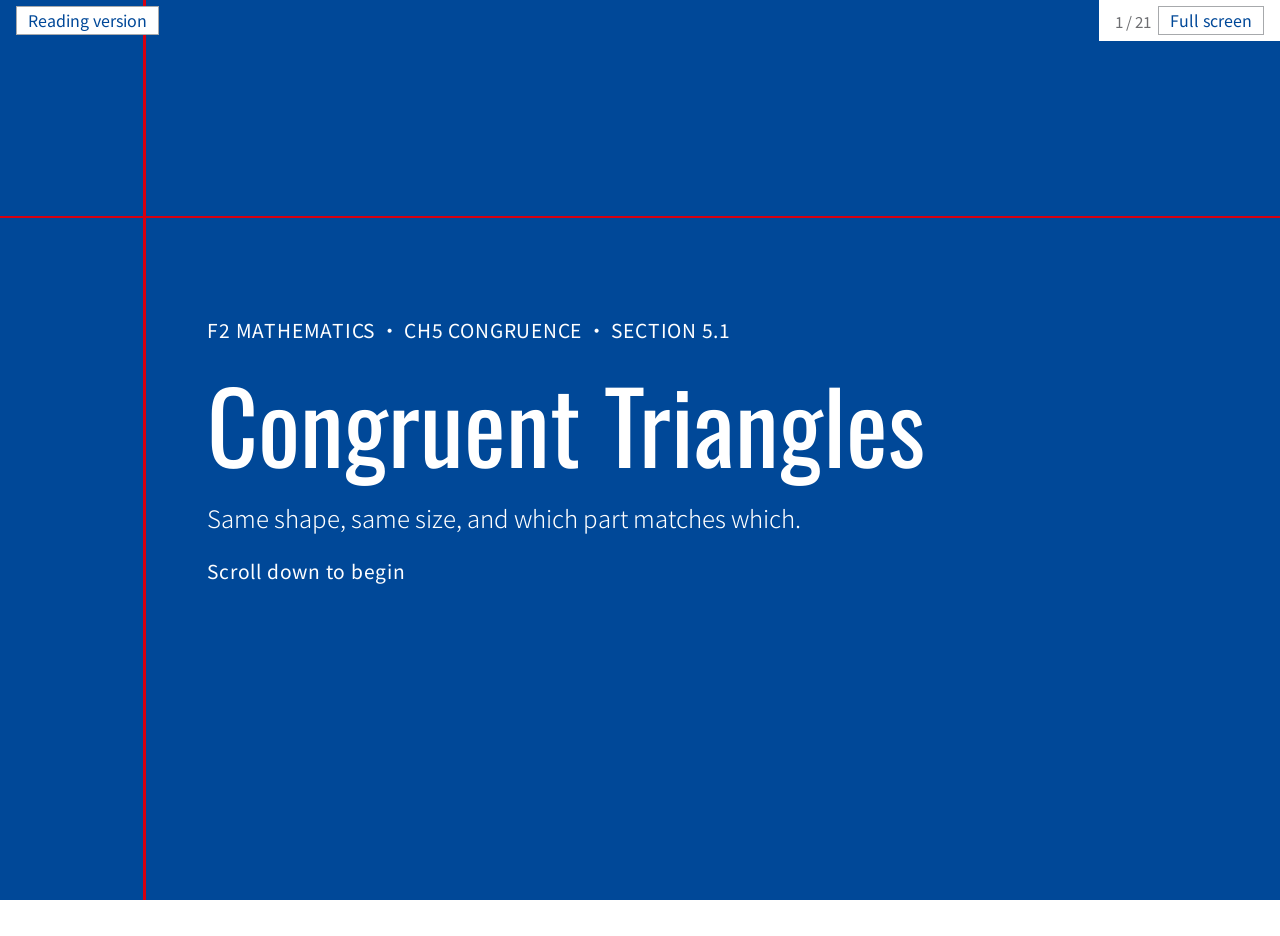
==== commit b74794b5: "Live lessons: scroll to move, Reading version as a corner button Scrolling (down/right = next, up/le" ====
--- a/s51-live.html
+++ b/s51-live.html
@@ -8,103 +8,23 @@
 <meta name="referrer" content="no-referrer">
 <link rel="icon" href="favicon.svg" type="image/svg+xml">
 <!-- everything is served from this site: no third-party requests -->
-<link rel="stylesheet" href="css/fonts.css">
-<link rel="stylesheet" href="vendor/katex/katex.min.css">
-<link rel="stylesheet" href="live/live.css">
+<link rel="stylesheet" href="css/fonts.css?v=18d89dea">
+<link rel="stylesheet" href="vendor/katex/katex.min.css?v=3f94e1b7">
+<link rel="stylesheet" href="live/live.css?v=7f277b95">
+<link rel="stylesheet" href="live/lesson.css?v=604f3930">
 <style>
-/* Styles for this lesson only. Shared styles live in live/live.css. */
-:root {
-  --gold: #b96e2b; --rule-grey: #808285; --blue-tint: #eef3fa; --blue-tint-2: #dbe6f4;
-  /* corresponding-part colours, as on the reading site: lines and fills only, never text */
-  --c1: var(--blue); --c2: var(--red); --c3: var(--gold);
-  --font-body: var(--font-sans);
-}
-.katex { font-size: 1.08em; }
-.nobr { white-space: nowrap; }
-.foot .where { font-size: 1rem; font-weight: 400; color: var(--ink-muted); letter-spacing: .04em; white-space: nowrap; }
-
-/* Figures drawn by the site's own figure engine (js/geom.js) */
-.fig { display: block; width: 100%; height: auto; margin: 0 auto; max-width: none !important; }
-.fig .seg { stroke: var(--ink); stroke-width: 1.6; fill: none; stroke-linecap: round; }
-.fig .poly-fill { fill: none; }
-.fig .lbl { font-family: "Times New Roman", Times, serif; font-style: italic; font-size: 15px; fill: var(--ink); text-anchor: middle; dominant-baseline: central; }
-.fig .txt { font-family: var(--font-sans); font-weight: 400; font-size: 12px; fill: var(--ink); text-anchor: middle; dominant-baseline: central; }
-.fig .txt.var { font-family: "Times New Roman", Times, serif; font-style: italic; font-size: 14px; }
-.fig .mark { fill: none; stroke-width: 1.5; }
-.fig .dot { fill: var(--ink); }
-.fig .hl { opacity: .28; }
-.fig .hl-line { stroke-width: 10; stroke-linecap: round; fill: none; }
-.fig g.tri-g { transition: transform 1s var(--ease); }
-.split-fig .lbl.own, .split-fig .lbl.joined { transition: opacity .4s; }
-.split-fig .lbl.own { opacity: 0; }
-.split-fig.apart .lbl.own { opacity: 1; transition-delay: .5s; }
-.split-fig.apart .lbl.joined { opacity: 0; }
-.figbox { min-width: 0; }
-.figbox .fig { max-height: 58vh; }
-.figbox.small .fig { max-height: 40vh; }
-.layer { display: grid; }
-.layer > * { grid-area: 1 / 1; }
+/* Styles for this lesson only. Shared lesson styles: live/lesson.css; the engine's: live/live.css. */
 .modes > [data-layer] { opacity: 0; transition: opacity .6s var(--ease); }
 .modes[data-mode="0"] > [data-layer="0"], .modes[data-mode="1"] > [data-layer="1"],
 .modes[data-mode="2"] > [data-layer="2"], .modes[data-mode="3"] > [data-layer="3"] { opacity: 1; }
 .modes .fig .hl { opacity: .34; }
 .modes .fig .hl-line { stroke-width: 9; }
-
-/* Two columns: figure and words */
-.pair { display: grid; grid-template-columns: minmax(0, 1fr) minmax(0, 1fr); gap: 3.5rem; align-items: center; }
-.pair.wide-fig { grid-template-columns: minmax(0, 1.15fr) minmax(0, 1fr); }
-.pair.wide-proof { grid-template-columns: minmax(0, .8fr) minmax(0, 1.2fr); }
-.tight .proof-group { font-size: 1.25rem; }
-.tight table.proof td { padding-top: .1rem; padding-bottom: .1rem; }
-.tight .figbox .fig { max-height: 40vh; }
-.tight .stack { gap: .8rem; }
 #fit0Svg { max-height: 34vh; }
 #fitSvg { max-height: 44vh; }
 #orderSvg { max-height: 36vh; }
-.q { font-size: 1.75rem; line-height: 1.4; margin: 0; }
-.stack { display: flex; flex-direction: column; gap: 1.2rem; }
-.rows .row:first-child { border-top: 0.07rem solid var(--frame); }
-
-/* Proof lines (built by the site's proofTable, so the equals signs align as on the reading site) */
-.proof-group { font-size: 1.45rem; }
-table.proof { border-collapse: collapse; width: auto; font-size: inherit; font-variant-numeric: normal; }
-table.proof td { padding: .2rem .5rem; border: 0; text-align: left; vertical-align: middle; }
-table.proof td.s { white-space: nowrap; }
-table.proof td.s-l { text-align: right; padding-right: 0; }
-table.proof td.s-r { padding-left: .28em; }
-table.proof td.r { border-left: 0.07rem solid var(--ink); font-size: 1.15rem; font-weight: 400; min-width: 10em; padding-left: .9rem; white-space: nowrap; }
-table.proof tr.text td { padding-top: .7rem; font-weight: 400; }
-table.proof tr[data-step] { transform: none; }
-/* the current line: a light tint of its highlight colour (each is the pair colour at 20% on white) */
-table.proof tr.now td { background: #ececed; }
-table.proof tr.now[data-c="1"] td { background: #ccdaeb; }
-table.proof tr.now[data-c="2"] td { background: #f7cccf; }
-table.proof tr.now[data-c="3"] td { background: #f1e2d5; }
-
-/* Answer blanks and option buttons */
-.blank { display: inline-block; width: 4.2em; border-bottom: 0.1rem solid var(--ink); margin: 0 .2em; vertical-align: -0.2em; }
-.fills { display: grid; grid-template-columns: repeat(3, auto); gap: .6rem 2.4rem; justify-content: start; font-size: 1.6rem; margin-top: .6rem; }
-.btn .opt { font-family: var(--font-display); margin-right: .6rem; }
-.choice.opts .btn { font-size: 1.4rem; padding: .4rem 1.1rem; }
-
-/* Blue answer scenes */
-.answers { display: grid; grid-template-columns: repeat(3, auto); gap: 1.1rem 4rem; justify-content: start; font-size: 2.6rem; }
-.answers.two-col { grid-template-columns: repeat(2, auto); }
-.blue .note { border-top-color: var(--white); }
-.blue .rule { border-top: 0.14rem solid var(--red); padding-top: 1rem; }
-
-/* Animated drawings */
-.status { height: 1.6em; margin: .3rem 0 0; font-weight: 400; color: var(--blue); font-size: 1.5rem; }
 #fitSvg text, #fit0Svg text { font-family: "Times New Roman", Times, serif; font-style: italic; font-size: 32px; text-anchor: middle; dominant-baseline: central; }
 #orderSvg text { font-family: "Times New Roman", Times, serif; text-anchor: middle; }
 #orderSvg .it { font-style: italic; }
-.lines3 { display: grid; grid-template-columns: repeat(3, 1fr); gap: 2.5rem; }
-.lines3 .cap { font-size: 1.6rem; color: var(--ink); text-align: center; margin-top: .4rem; }
-.rules { display: flex; flex-direction: column; gap: 1.6rem; }
-.rules .r1 { display: grid; grid-template-columns: 4rem 1fr; gap: 1.5rem; align-items: baseline; border-top: 0.07rem solid var(--frame); padding-top: 1rem; }
-.rules .n { font-family: var(--font-display); font-size: 3rem; color: var(--blue); line-height: 1; }
-.rules p { margin: 0; font-size: 2.1rem; line-height: 1.3; }
-.rules .sub { font-size: 1.35rem; color: var(--ink-muted); margin-top: .3rem; }
 </style>
 </head>
 <!-- data-reading links back to the reading version (the 5.1 page of the self-study site). -->
@@ -117,7 +37,7 @@
     <p class="kicker in" style="--i:5">F2 MATHEMATICS · CH5 CONGRUENCE · SECTION 5.1</p>
     <h1 class="display huge in" style="--i:7">Congruent Triangles</h1>
     <p class="in" style="--i:9">Same shape, same size, and which part matches which.</p>
-    <p class="kicker in" style="--i:14">Press → to begin</p>
+    <p class="kicker in" style="--i:14">Scroll down to begin</p>
   </div>
   <div class="foot bare"><h2></h2></div>
 </section>
@@ -398,106 +318,17 @@
   <div class="foot"><h2>5.1 | Practise</h2></div>
 </section>
 
-<script src="vendor/katex/katex.min.js"></script>
-<script src="js/core.js"></script>
-<script src="js/geom.js"></script>
-<script src="js/check.js"></script>
-<script src="js/question.js"></script>
-<script src="live/live.js"></script>
+<script src="vendor/katex/katex.min.js?v=4881bfc9"></script>
+<script src="js/core.js?v=eb489902"></script>
+<script src="js/geom.js?v=1c7cddc4"></script>
+<script src="js/check.js?v=b1e47a74"></script>
+<script src="js/question.js?v=e4308582"></script>
+<script src="live/live.js?v=f7602a1f"></script>
+<script src="live/lesson.js?v=ef6bdcf3"></script>
 <script>
 'use strict';
-/* ---------- 1. Maths: render every $...$ before anything is built or bound ---------- */
-// Punctuation straight after maths is kept with it, so a line never starts with a lone "." or "?".
-document.querySelectorAll('.scene').forEach(s => {
-  s.innerHTML = TEX.render(s.innerHTML.replace(/(\$[^$]+\$)([.,;:?!])/g, '<span class="nobr">$1$2</span>'));
-});
-
-/* ---------- 2. Helpers ---------- */
-const $ = id => document.getElementById(id);
-const C = n => 'var(--c' + n + ')';
-// Call fn(shown) now and whenever el gains or loses the "shown" class (a step press, or back).
-function onShown(el, fn) {
-  fn(el.classList.contains('shown'));
-  new MutationObserver(() => fn(el.classList.contains('shown'))).observe(el, { attributes: true, attributeFilter: ['class'] });
-}
-function figInto(id, spec, hl) {
-  const f = G.draw(spec);
-  if (hl) f.highlight(hl);
-  $(id).append(f.svg);
-  return f;
-}
-// [['PQR','XYZ',1]] -> [['PQR',1],['XYZ',1]]
-function hlList(hl) {
-  const out = [];
-  (hl || []).forEach(h => { const n = typeof h[h.length - 1] === 'number' ? h[h.length - 1] : 1; h.forEach(p => { if (typeof p === 'string') out.push([p, n]); }); });
-  return out;
-}
-/* A worked solution: proof lines appear one per press; the figure highlights the parts of the
-   latest line that names some. firstStep lets fixed lines show from the start (0). */
-function solution(figId, proofId, spec, steps, firstStep) {
-  const fig = figInto(figId, spec);
-  const { table, trs } = QR.proofTable(steps, {}, [], { returnRows: true });
-  $(proofId).append(table);
-  let n = 0;
-  trs.forEach((tr, i) => {
-    if (steps[i].fixed) return;
-    n++;
-    tr.dataset.step = n;
-  });
-  // Only act when the latest highlighted line changes: marking a row "now" is itself a class
-  // change the observer sees, so an unconditional update would call itself for ever.
-  let current = null;
-  const update = () => {
-    let last = -1;
-    trs.forEach((tr, i) => { if (steps[i].hl && (steps[i].fixed || tr.classList.contains('shown'))) last = i; });
-    if (last === current) return;
-    if (current !== null && current >= 0) trs[current].classList.remove('now');
-    current = last;
-    fig.clearHL();
-    // The current line's band takes the colour of the parts it lights (blue, red or gold pair),
-    // so the line and the figure match. A line that lights parts in several colours gets a grey band.
-    if (last >= 0) {
-      const list = hlList(steps[last].hl), cols = [...new Set(list.map(([, n]) => n))];
-      fig.highlight(list);
-      trs[last].dataset.c = cols.length === 1 ? cols[0] : 'mix';
-      trs[last].classList.add('now');
-    }
-  };
-  trs.forEach(tr => { if (tr.dataset.step) new MutationObserver(update).observe(tr, { attributes: true, attributeFilter: ['class'] }); });
-  update();
-  return fig;
-}
-// The figure pulled apart into its triangles; returns a function that sets apart (true) or together.
-function splitFig(id, spec, tris, gap) {
-  const w = spec.w || 320, h = spec.h || 200, pad = 50;
-  const pts = G.resolve(spec);
-  const svg = G.mk('svg', { viewBox: `${-pad} ${-pad / 2} ${w + 2 * pad} ${h + pad}`, class: 'fig', role: 'img', 'aria-label': 'The figure, which the hint pulls apart into its two triangles' });
-  const allC = G.centroid(Object.values(pts));
-  const inTri = (t, k) => [...k].every(L => t.includes(L));
-  const filt = (obj, t) => { const o = {}; for (const k in obj || {}) if (inTri(t, k)) o[k] = obj[k]; return o; };
-  const groups = tris.map((t, i) => {
-    const sub = { w, h, polys: [t], ticks: filt(spec.ticks, t), arcs: filt(spec.arcs, t), rights: (spec.rights || []).filter(k => inTri(t, k)), st: filt(spec.st, t), at: filt(spec.at, t) };
-    const tp = {}; [...t].forEach(L => { tp[L] = pts[L]; });
-    const g = G.mk('g', { class: 'tri-g' }, svg);
-    const f = G.draw(sub, { pts: tp });
-    [...f.svg.childNodes].forEach(c => g.appendChild(c));
-    let d = G.V.sub(G.centroid([...t].map(L => pts[L])), allC);
-    if (G.V.len(d) < 6) d = i === 0 ? [-1, 0] : [1, 0];
-    return { g, off: G.V.mul(G.V.unit(d), gap || 46) };
-  });
-  // A vertex both triangles share (E here) gets a label from each triangle. Together, that would
-  // show it twice, so show the whole figure's single label then, and each triangle's own when apart.
-  const shared = Object.keys(pts).filter(L => tris.filter(t => t.includes(L)).length > 1);
-  groups.forEach(({ g }) => g.querySelectorAll('text.lbl').forEach(t => { if (shared.includes(t.textContent)) t.classList.add('own'); }));
-  const whole = G.draw(spec);
-  whole.svg.querySelectorAll('text.lbl').forEach(t => { if (shared.includes(t.textContent)) { t.classList.add('joined'); svg.appendChild(t); } });
-  svg.classList.add('split-fig');
-  $(id).append(svg);
-  return apart => {
-    svg.classList.toggle('apart', !!apart);
-    groups.forEach(({ g, off }) => { g.style.transform = apart ? `translate(${off[0].toFixed(1)}px, ${off[1].toFixed(1)}px)` : 'none'; });
-  };
-}
+/* ---------- 1–2. Maths and helpers: live/lesson.js ---------- */
+const { $, C, onShown, figInto, solution, splitFig } = L5;
 
 /* ---------- 3. Figures (the same figures as the reading version, data/s51.js) ---------- */
 const DEF = { w: 340, h: 180, pts: { A: [60, 30], B: [20, 150], C: [150, 150], X: [230, 30], Y: [190, 150], Z: [320, 150] }, polys: ['ABC', 'XYZ'] };
--- a/css/fonts.css
+++ b/css/fonts.css
@@ -1,6 +1,6 @@
 /* Self-hosted fonts (Latin subset, variable weight) — no requests to Google.
    Oswald and Noto Sans HK are © their authors, licensed under the SIL Open Font License 1.1
-   (see vendor/fonts/OFL-*.txt). Symbols outside the Latin range (∠ △ ≅ …) fall back to system fonts. */
+   (see vendor/fonts/OFL-*.txt). */
 @font-face {
   font-family: 'Oswald';
   font-style: normal;
@@ -17,3 +17,25 @@
   src: url(../vendor/fonts/NotoSansHK-latin.woff2) format('woff2');
   unicode-range: U+0000-00FF, U+0131, U+0152-0153, U+02BB-02BC, U+02C6, U+02DA, U+02DC, U+0304, U+0308, U+0329, U+2000-206F, U+20AC, U+2122, U+2191, U+2193, U+2212, U+2215, U+FEFF, U+FFFD;
 }
+/* ∠ △ ≅ in ordinary text (reasons, drop-downs, buttons, hints, traps). The text fonts above have no
+   such glyphs, so the browser used to borrow them from a system font, where △ is tiny. These faces
+   take just these three characters from KaTeX's maths font (already on the site, MIT licence), so
+   they look the same as in the maths. size-adjust brings them up to the text's size. */
+@font-face {
+  font-family: 'Noto Sans HK';
+  font-style: normal;
+  font-weight: 100 900;
+  font-display: swap;
+  src: url(../vendor/katex/fonts/KaTeX_Main-Regular.woff2) format('woff2');
+  unicode-range: U+2220, U+2245, U+25B3;
+  size-adjust: 112%;
+}
+@font-face {
+  font-family: 'Oswald';
+  font-style: normal;
+  font-weight: 200 700;
+  font-display: swap;
+  src: url(../vendor/katex/fonts/KaTeX_Main-Regular.woff2) format('woff2');
+  unicode-range: U+2220, U+2245, U+25B3;
+  size-adjust: 112%;
+}
--- a/live/live.css
+++ b/live/live.css
@@ -33,10 +33,10 @@
 .scene {
   position: absolute; inset: 0; display: grid; grid-template-rows: 1fr auto;
   padding: 2.5rem 5rem 0; background: var(--white);
-  opacity: 0; visibility: hidden; transform: translateX(3%);
+  opacity: 0; visibility: hidden; transform: translateY(4%);   /* scenes move up, as the page is scrolled */
   transition: opacity .7s var(--ease), transform .7s var(--ease), visibility 0s .7s;
 }
-.scene.past { transform: translateX(-3%); }
+.scene.past { transform: translateY(-4%); }
 .scene.active { opacity: 1; visibility: visible; transform: none; transition-delay: 0s; }
 .scene.blue { background: var(--blue); color: var(--white); }
 .body { display: flex; flex-direction: column; justify-content: center; gap: 1.4rem; min-height: 0; font-size: 1.5rem; }
@@ -146,7 +146,9 @@
 .live-progress { position: fixed; left: 0; bottom: 0; height: 0.3rem; background: var(--red); width: 0; transition: width .7s var(--ease); z-index: 5; }
 .live-nav { position: fixed; right: 0; top: 0; padding: .4rem 1rem; background: var(--white); z-index: 6; display: flex; gap: .4rem; align-items: center; font-size: .95rem; font-weight: 400; color: var(--ink-muted); }
 .live-nav button { background: var(--white); border: 0.07rem solid var(--frame); color: var(--blue); padding: .1rem .7rem; font-size: 1rem; }
-.live-nav a { margin-right: .6rem; }
+/* the way back to the reading version: a button in the top-left corner */
+.live-reading { position: fixed; left: 0; top: 0; z-index: 6; margin: .4rem 1rem; padding: .1rem .7rem; background: var(--white); border: 0.07rem solid var(--frame); color: var(--blue); font-size: 1rem; font-weight: 400; text-decoration: none; }
+.live-reading:hover, .live-nav button:hover { border-color: var(--blue); }
 
 /* Small screens: scenes scroll instead of filling the screen. */
 @media (max-width: 800px) {
--- a/live/lesson.css
+++ b/live/lesson.css
@@ -0,0 +1,99 @@
+/* Styles shared by the live lessons of this site (after live/live.css). */
+:root {
+  --gold: #b96e2b; --rule-grey: #808285; --blue-tint: #eef3fa; --blue-tint-2: #dbe6f4;
+  /* corresponding-part colours, as on the reading site: lines and fills only, never text */
+  --c1: var(--blue); --c2: var(--red); --c3: var(--gold); --c4: var(--rule-grey);
+  /* the band behind the current line: each pair colour at 20% on white (the grey of pair 4 at 30%,
+     so it shows); a very light grey when a line lights several colours */
+  --band-1: #ccdaeb; --band-2: #f7cccf; --band-3: #f1e2d5; --band-4: #d9d9da; --band-mix: #f2f2f3;
+  --font-body: var(--font-sans);
+}
+.katex { font-size: 1.08em; }
+/* a short piece of maths never breaks inside itself ("∠BAC =" / "35°"); the line breaks around it */
+.scene .katex { white-space: nowrap; }
+.nobr { white-space: nowrap; }.foot .where { font-size: 1rem; font-weight: 400; color: var(--ink-muted); letter-spacing: .04em; white-space: nowrap; }
+
+/* Figures drawn by the site's own figure engine (js/geom.js) */
+.fig { display: block; width: 100%; height: auto; margin: 0 auto; max-width: none !important; }
+.fig .seg { stroke: var(--ink); stroke-width: 1.6; fill: none; stroke-linecap: round; }
+.fig .poly-fill { fill: none; }
+.fig .lbl { font-family: "Times New Roman", Times, serif; font-style: italic; font-size: 15px; fill: var(--ink); text-anchor: middle; dominant-baseline: central; }
+.fig .txt { font-family: var(--font-sans); font-weight: 400; font-size: 12px; fill: var(--ink); text-anchor: middle; dominant-baseline: central; }
+.fig .txt.var { font-family: "Times New Roman", Times, serif; font-style: italic; font-size: 14px; }
+.fig .mark { fill: none; stroke-width: 1.5; }
+.fig .dot { fill: var(--ink); }
+.fig .tag { font-family: var(--font-display); font-size: 14px; fill: var(--blue); text-anchor: middle; dominant-baseline: central; }
+.fig .hl { opacity: .28; }
+.fig .hl-line { stroke-width: 10; stroke-linecap: round; fill: none; }
+.fig g.tri-g { transition: transform 1s var(--ease); }
+.split-fig .lbl.own, .split-fig .lbl.joined { transition: opacity .4s; }
+.split-fig .lbl.own { opacity: 0; }
+.split-fig.apart .lbl.own { opacity: 1; transition-delay: .5s; }
+.split-fig.apart .lbl.joined { opacity: 0; }
+.figbox { min-width: 0; }
+.figbox .fig { max-height: 58vh; }
+.figbox.small .fig { max-height: 40vh; }
+.layer { display: grid; }
+.layer > * { grid-area: 1 / 1; }
+
+/* Two columns: figure and words */
+.pair { display: grid; grid-template-columns: minmax(0, 1fr) minmax(0, 1fr); gap: 3.5rem; align-items: center; }
+.pair.wide-fig { grid-template-columns: minmax(0, 1.15fr) minmax(0, 1fr); }
+.pair.wide-proof { grid-template-columns: minmax(0, .8fr) minmax(0, 1.2fr); }
+.tight .proof-group { font-size: 1.25rem; }
+.tight table.proof td { padding-top: .1rem; padding-bottom: .1rem; }
+.tight .figbox .fig { max-height: 40vh; }
+.tight .stack { gap: .8rem; }
+.tight .q, .rows.compact .q { font-size: 1.6rem; }
+.q { font-size: 1.75rem; line-height: 1.4; margin: 0; }
+.stack { display: flex; flex-direction: column; gap: 1.2rem; }
+.rows .row:first-child { border-top: 0.07rem solid var(--frame); }
+/* task rows beside a figure, where space is short */
+.rows.compact .row { padding: .7rem 0; grid-template-columns: 9rem 1fr; gap: 1.4rem; }
+.rows.compact .btn { font-size: 1.2rem; padding: .35rem .9rem; }
+
+/* Proof lines (built by the site's proofTable, so the equals signs align as on the reading site) */
+.proof-group { font-size: 1.45rem; }
+table.proof { border-collapse: collapse; width: auto; font-size: inherit; font-variant-numeric: normal; }
+table.proof td { padding: .2rem .5rem; border: 0; text-align: left; vertical-align: middle; }
+table.proof td.s { white-space: nowrap; }
+table.proof td.s-l { text-align: right; padding-right: 0; }
+table.proof td.s-r { padding-left: .28em; }
+table.proof td.r { border-left: 0.07rem solid var(--ink); font-size: 1.15rem; font-weight: 400; min-width: 10em; padding-left: .9rem; white-space: nowrap; }
+table.proof tr.text td { padding-top: .7rem; font-weight: 400; }
+table.proof tr[data-step] { transform: none; }
+/* the current line takes the colour of what it lights on the figure */
+table.proof tr.now td { background: var(--band-mix); }
+table.proof tr.now[data-c="1"] td { background: var(--band-1); }
+table.proof tr.now[data-c="2"] td { background: var(--band-2); }
+table.proof tr.now[data-c="3"] td { background: var(--band-3); }
+table.proof tr.now[data-c="4"] td { background: var(--band-4); }
+/* a line of text that lights the figure (litFigure) gets the same band */
+.lit { padding: .15rem .6rem; margin-left: -.6rem; transition: background .4s; }
+.lit.now { background: var(--band-mix); }
+.lit.now[data-c="1"] { background: var(--band-1); }
+.lit.now[data-c="2"] { background: var(--band-2); }
+.lit.now[data-c="3"] { background: var(--band-3); }
+.lit.now[data-c="4"] { background: var(--band-4); }
+
+/* Answer blanks and option buttons */
+.blank { display: inline-block; width: 4.2em; border-bottom: 0.1rem solid var(--ink); margin: 0 .2em; vertical-align: -0.2em; }
+.fills { display: grid; grid-template-columns: repeat(3, auto); gap: .6rem 2.4rem; justify-content: start; font-size: 1.6rem; margin-top: .6rem; }
+.btn .opt { font-family: var(--font-display); margin-right: .6rem; }
+.choice.opts .btn { font-size: 1.4rem; padding: .4rem 1.1rem; }
+
+/* Blue answer scenes */
+.answers { display: grid; grid-template-columns: repeat(3, auto); gap: 1.1rem 4rem; justify-content: start; font-size: 2.6rem; }
+.answers.two-col { grid-template-columns: repeat(2, auto); }
+.blue .note { border-top-color: var(--white); }
+.blue .rule { border-top: 0.14rem solid var(--red); padding-top: 1rem; }
+
+/* Animated drawings and summary lists */
+.status { height: 1.6em; margin: .3rem 0 0; font-weight: 400; color: var(--blue); font-size: 1.5rem; }
+.lines3 { display: grid; grid-template-columns: repeat(3, 1fr); gap: 2.5rem; }
+.lines3 .cap { font-size: 1.6rem; color: var(--ink); text-align: center; margin-top: .4rem; }
+.rules { display: flex; flex-direction: column; gap: 1.6rem; }
+.rules .r1 { display: grid; grid-template-columns: 4rem 1fr; gap: 1.5rem; align-items: baseline; border-top: 0.07rem solid var(--frame); padding-top: 1rem; }
+.rules .n { font-family: var(--font-display); font-size: 3rem; color: var(--blue); line-height: 1; }
+.rules p { margin: 0; font-size: 2.1rem; line-height: 1.3; }
+.rules .sub { font-size: 1.35rem; color: var(--ink-muted); margin-top: .3rem; }
